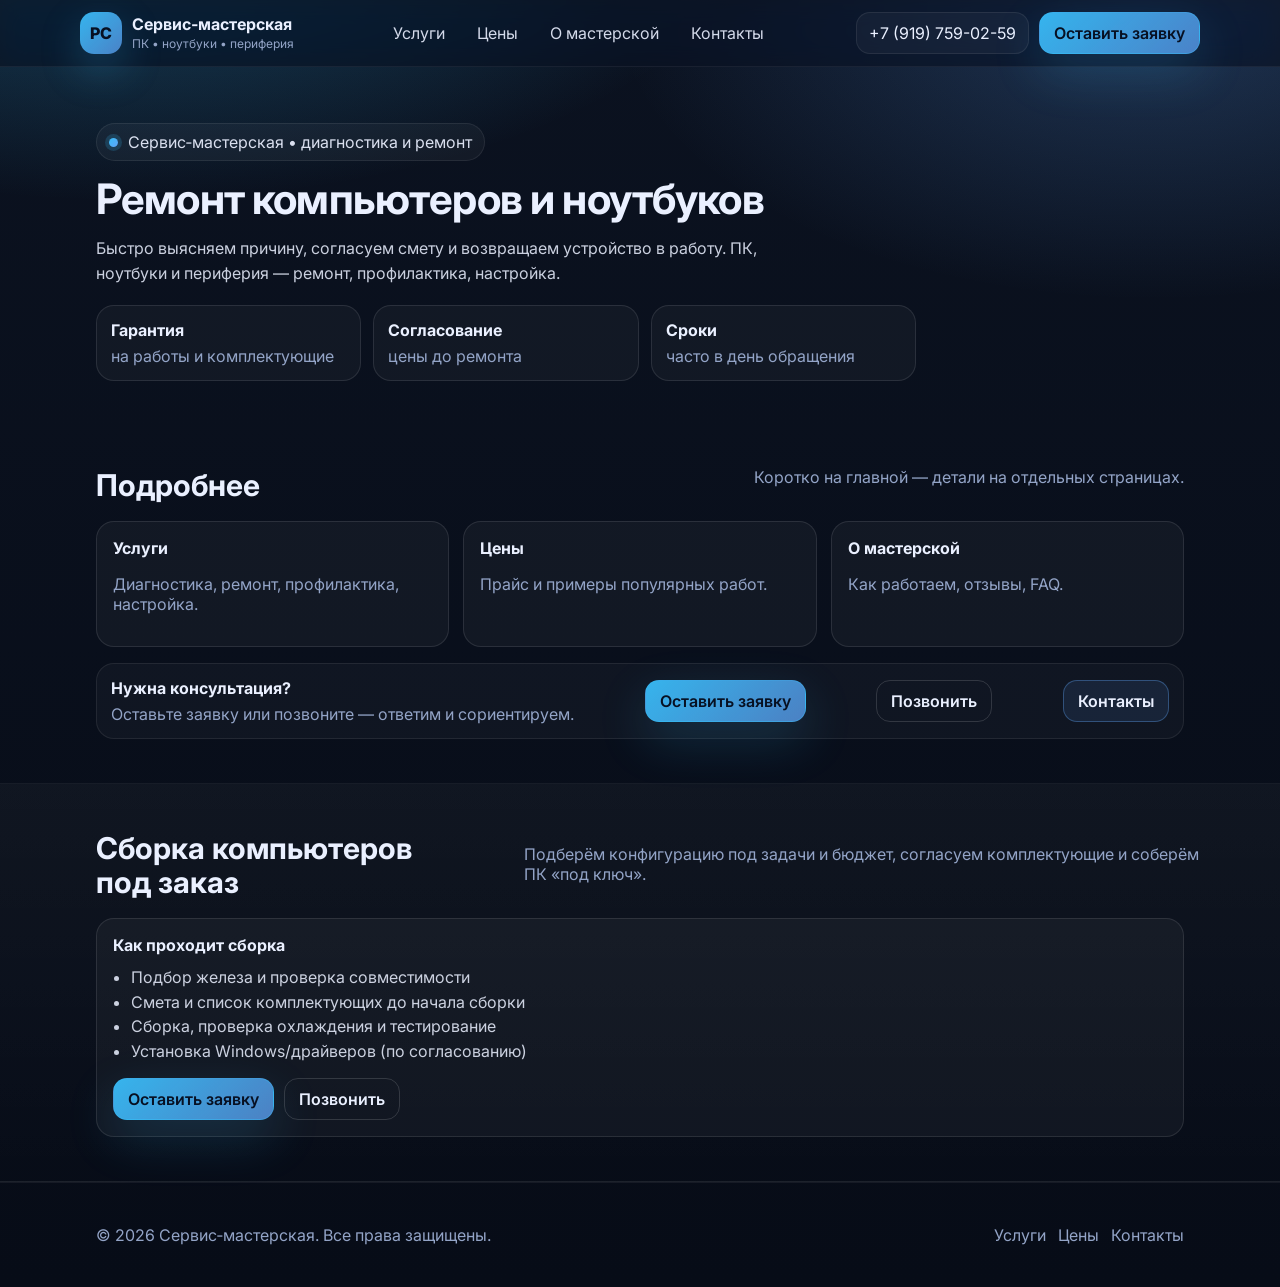
==== index.html @ a39e6612 "Add files via upload" ====
<!doctype html>
<html lang="ru" data-page="home">
  <head>
    <meta charset="UTF-8" />
    <meta name="viewport" content="width=device-width,initial-scale=1" />
    <meta name="theme-color" content="#0b1220" />

    <title>Ремонт компьютеров и ноутбуков — мастерская</title>
    <meta
      name="description"
      content="Ремонт ПК, ноутбуков и периферии. Диагностика, чистка, замена комплектующих, установка Windows, восстановление данных. Гарантия, быстрые сроки."
    />

    <meta property="og:title" content="Ремонт компьютеров и ноутбуков — мастерская" />
    <meta
      property="og:description"
      content="ПК, ноутбуки и периферия: диагностика, чистка, ремонт, апгрейд, настройка. Гарантия и понятные цены."
    />
    <meta property="og:type" content="website" />

    <link rel="icon" href="data:image/svg+xml,%3Csvg xmlns='http://www.w3.org/2000/svg' viewBox='0 0 64 64'%3E%3Cpath fill='%2338bdf8' d='M10 14a6 6 0 0 1 6-6h32a6 6 0 0 1 6 6v22a6 6 0 0 1-6 6H35l-7 8-7-8H16a6 6 0 0 1-6-6V14Z'/%3E%3Cpath fill='%230b1220' d='M20 18h24a2 2 0 0 1 2 2v12a2 2 0 0 1-2 2H20a2 2 0 0 1-2-2V20a2 2 0 0 1 2-2Zm4 20h16v4H24v-4Z'/%3E%3C/svg%3E" />
    <link rel="preconnect" href="https://fonts.googleapis.com" />
    <link rel="preconnect" href="https://fonts.gstatic.com" crossorigin />
    <link
      href="https://fonts.googleapis.com/css2?family=Inter:wght@400;500;600;700&display=swap"
      rel="stylesheet"
    />
    <link rel="stylesheet" href="./assets/css/styles.css" />
  </head>
  <body>
    <a class="skip-link" href="#main">Перейти к содержимому</a>

    <header class="site-header" data-header>
      <div class="container header-inner">
        <a class="brand" href="./index.html" aria-label="На главную">
          <span class="brand-mark" aria-hidden="true">PC</span>
          <span class="brand-text">
            <span class="brand-name">Сервис‑мастерская</span>
            <span class="brand-sub">ПК • ноутбуки • периферия</span>
          </span>
        </a>

        <nav class="nav" aria-label="Основная навигация" data-nav>
          <a class="nav-link" href="./services.html" data-navlink="services">Услуги</a>
          <a class="nav-link" href="./prices.html" data-navlink="prices">Цены</a>
          <a class="nav-link" href="./about.html" data-navlink="about">О мастерской</a>
          <a class="nav-link" href="./contacts.html" data-navlink="contacts">Контакты</a>
        </nav>

        <div class="header-actions">
          <a class="chip" href="tel:+79197590259" data-phone>
            <span class="chip-label">Позвонить</span>
            <span class="chip-strong">+7 (919) 759-02-59</span>
          </a>
          <button class="btn btn-ghost burger" type="button" aria-label="Открыть меню" data-burger>
            <span class="burger-lines" aria-hidden="true"></span>
          </button>
          <a class="btn btn-primary" href="./contacts.html#request">Оставить заявку</a>
        </div>
      </div>
    </header>

    <main id="main">
      <section class="hero hero-min" id="top">
        <div class="container hero-grid">
          <div class="hero-copy">
            <p class="badge">
              <span class="badge-dot" aria-hidden="true"></span>
              Сервис‑мастерская • диагностика и ремонт
            </p>
            <h1 class="h1">Ремонт компьютеров и ноутбуков</h1>
            <p class="lead maxw-720">
              Быстро выясняем причину, согласуем смету и возвращаем устройство в работу. ПК, ноутбуки и
              периферия — ремонт, профилактика, настройка.
            </p>

            <div class="mini" aria-label="Коротко о нас">
              <div class="card">
                <strong>Гарантия</strong>
                <span class="muted">на работы и комплектующие</span>
              </div>
              <div class="card">
                <strong>Согласование</strong>
                <span class="muted">цены до ремонта</span>
              </div>
              <div class="card">
                <strong>Сроки</strong>
                <span class="muted">часто в день обращения</span>
              </div>
            </div>
          </div>
        </div>
      </section>

      <section class="section">
        <div class="container">
          <div class="section-head">
            <h2 class="h2">Подробнее</h2>
            <p class="muted">Коротко на главной — детали на отдельных страницах.</p>
          </div>

          <div class="cards">
            <a class="card" href="./services.html" style="text-decoration: none">
              <h3 class="h4">Услуги</h3>
              <p class="muted">Диагностика, ремонт, профилактика, настройка.</p>
            </a>
            <a class="card" href="./prices.html" style="text-decoration: none">
              <h3 class="h4">Цены</h3>
              <p class="muted">Прайс и примеры популярных работ.</p>
            </a>
            <a class="card" href="./about.html" style="text-decoration: none">
              <h3 class="h4">О мастерской</h3>
              <p class="muted">Как работаем, отзывы, FAQ.</p>
            </a>
          </div>

          <div class="cta-row">
            <div class="cta-box">
              <h3 class="h4">Нужна консультация?</h3>
              <p class="muted">Оставьте заявку или позвоните — ответим и сориентируем.</p>
            </div>
            <a class="btn btn-primary" href="./contacts.html#request">Оставить заявку</a>
            <a class="btn btn-ghost" href="tel:+79197590259" data-phone>Позвонить</a>
            <a class="btn btn-secondary" href="./contacts.html">Контакты</a>
          </div>
        </div>
      </section>

      <section class="section section-alt">
        <div class="container">
          <div class="section-head">
            <h2 class="h2">Сборка компьютеров под&nbsp;заказ</h2>
            <p class="muted sb-sub">Подберём конфигурацию под задачи и бюджет, согласуем комплектующие и соберём ПК «под ключ».</p>
          </div>

          <div class="cards">
            <article class="card card--span-3">
              <h2 class="h4">Как проходит сборка</h2>
              <ul class="list">
                <li>Подбор железа и проверка совместимости</li>
                <li>Смета и список комплектующих до начала сборки</li>
                <li>Сборка, проверка охлаждения и тестирование</li>
                <li>Установка Windows/драйверов (по согласованию)</li>
              </ul>

              <div class="contact-actions">
                <a class="btn btn-primary" href="./contacts.html#request">Оставить заявку</a>
                <a class="btn btn-ghost" href="tel:+79197590259" data-phone>Позвонить</a>
              </div>
            </article>
          </div>
        </div>
      </section>
    </main>

    <footer class="site-footer">
      <div class="container footer-inner">
        <p class="muted">© <span data-year></span> Сервис‑мастерская. Все права защищены.</p>
        <div class="footer-links">
          <a class="muted" href="./services.html">Услуги</a>
          <a class="muted" href="./prices.html">Цены</a>
          <a class="muted" href="./contacts.html">Контакты</a>
        </div>
      </div>
    </footer>

    <script src="./assets/js/main.js" defer></script>
  </body>
</html>
---- assets/css/styles.css ----
:root{
  --bg:#0b1220;
  --bg2:#0f1b33;
  --card:#111c33;
  --muted:#93a4c7;
  --text:#eaf0ff;
  --line:rgba(255,255,255,.10);
  --shadow:0 20px 60px rgba(0,0,0,.45);
  --primary:#38bdf8;
  --primary2:#60a5fa;
  --radius:18px;
  --radius2:24px;
  --max:1120px;
}

*{box-sizing:border-box}
html{scroll-behavior:smooth}
body{
  margin:0;
  font-family:Inter,system-ui,-apple-system,Segoe UI,Roboto,Arial,"Noto Sans",sans-serif;
  color:var(--text);
  min-height:100vh;
  display:flex;
  flex-direction:column;
  background:
    radial-gradient(1200px 600px at 10% -10%, rgba(56,189,248,.35), transparent 55%),
    radial-gradient(900px 500px at 90% 0%, rgba(96,165,250,.25), transparent 60%),
    linear-gradient(180deg, var(--bg) 0%, #070c17 100%);
}

main{flex:1 0 auto}

a{color:inherit}
.muted{color:var(--muted)}
.tiny{font-size:12px}
.maxw-720{max-width:720px}

.container{
  width:100%;
  max-width:var(--max);
  margin:0 auto;
  padding:0 16px;
}

.skip-link{
  position:absolute;
  left:-9999px;
  top:12px;
  background:#fff;
  color:#000;
  padding:10px 12px;
  border-radius:12px;
  z-index:9999;
}
.skip-link:focus{left:12px}

.site-header{
  position:sticky;
  top:0;
  z-index:50;
  backdrop-filter:saturate(160%) blur(12px);
  background:rgba(11,18,32,.65);
  border-bottom:1px solid rgba(255,255,255,.06);
}
.header-inner{
  display:flex;
  align-items:center;
  justify-content:space-between;
  gap:12px;
  padding:12px 0;
}

.brand{
  display:flex;
  align-items:center;
  gap:10px;
  text-decoration:none;
  min-width:220px;
}
.brand-mark{
  width:42px;
  height:42px;
  display:grid;
  place-items:center;
  border-radius:14px;
  background:linear-gradient(135deg, rgba(56,189,248,.95), rgba(96,165,250,.75));
  color:#071022;
  font-weight:800;
  letter-spacing:.5px;
  box-shadow:0 16px 40px rgba(56,189,248,.25);
}
.brand-text{display:flex;flex-direction:column;line-height:1.1}
.brand-name{font-weight:700}
.brand-sub{font-size:12px;color:var(--muted);margin-top:4px}

.nav{
  display:flex;
  gap:10px;
  align-items:center;
}
.nav-link{
  text-decoration:none;
  color:rgba(234,240,255,.9);
  padding:10px 10px;
  border-radius:12px;
  border:1px solid transparent;
}
.nav-link:hover{
  background:rgba(255,255,255,.04);
  border-color:rgba(255,255,255,.06);
}
.nav-link.is-active,
.nav-link[aria-current="page"]{
  background:rgba(56,189,248,.12);
  border-color:rgba(56,189,248,.28);
  color:rgba(234,240,255,.98);
}

.header-actions{
  display:flex;
  align-items:center;
  gap:10px;
}

.chip{
  text-decoration:none;
  display:flex;
  flex-direction:column;
  gap:2px;
  padding:10px 12px;
  border-radius:14px;
  background:rgba(255,255,255,.04);
  border:1px solid rgba(255,255,255,.08);
}
.chip-label{font-size:12px;color:var(--muted)}
.chip-strong{font-weight:700}

.btn{
  display:inline-flex;
  align-items:center;
  justify-content:center;
  gap:10px;
  padding:10px 14px;
  border-radius:14px;
  border:1px solid rgba(255,255,255,.10);
  text-decoration:none;
  background:rgba(255,255,255,.04);
  color:var(--text);
  cursor:pointer;
  font-weight:600;
}
.btn:hover{background:rgba(255,255,255,.06)}
.btn:active{transform:translateY(1px)}
.btn-primary{
  border-color:rgba(56,189,248,.35);
  background:linear-gradient(135deg, rgba(56,189,248,.95), rgba(96,165,250,.75));
  color:#071022;
  box-shadow:0 18px 50px rgba(56,189,248,.18);
}
.btn-primary:hover{filter:saturate(1.05) brightness(1.02)}
.btn-secondary{
  border-color:rgba(96,165,250,.35);
  background:rgba(96,165,250,.10);
}
.btn-ghost{
  background:transparent;
  border-color:rgba(255,255,255,.14);
}
.btn-lg{padding:12px 16px;border-radius:16px}

.burger{display:none}
.burger-lines{
  width:20px;height:14px;display:block;position:relative;
}
.burger-lines:before,
.burger-lines:after{
  content:"";
  position:absolute;left:0;right:0;height:2px;border-radius:2px;
  background:rgba(234,240,255,.92);
}
.burger-lines:before{top:0;box-shadow:0 6px 0 rgba(234,240,255,.92)}
.burger-lines:after{bottom:0}

.hero{padding:42px 0 26px}
.hero-grid{
  display:grid;
  grid-template-columns:1.2fr .8fr;
  gap:22px;
  align-items:start;
}
.hero-min{
  padding:56px 0 26px;
}
.hero-min .hero-grid{
  grid-template-columns:1fr;
  gap:18px;
  align-items:center;
}
.hero-min .hero-copy{
  max-width:820px;
}
.hero-min .badge{margin-bottom:16px}
.hero-min .hero-cta{margin-bottom:16px}

.quick-actions{
  display:flex;
  flex-wrap:wrap;
  gap:10px;
  margin-top:8px;
}
.quick-actions .btn{
  padding:12px 16px;
  border-radius:16px;
}

.mini{
  display:grid;
  grid-template-columns:repeat(3, minmax(0, 1fr));
  gap:12px;
  margin-top:18px;
}
.mini .card{
  padding:14px;
  background:rgba(255,255,255,.035);
}
.mini strong{display:block;margin-bottom:6px}
.badge{
  display:inline-flex;
  align-items:center;
  gap:10px;
  padding:8px 12px;
  border-radius:999px;
  background:rgba(255,255,255,.04);
  border:1px solid rgba(255,255,255,.08);
  color:rgba(234,240,255,.92);
  margin:0 0 14px;
}
.badge-dot{
  width:9px;height:9px;border-radius:99px;
  background:linear-gradient(135deg, var(--primary), var(--primary2));
  box-shadow:0 0 0 4px rgba(56,189,248,.18);
}

.h1{font-size:42px;line-height:1.06;margin:0 0 14px;letter-spacing:-.02em}
.h2{font-size:30px;line-height:1.15;margin:0}
.h3{font-size:20px;margin:0}
.h4{font-size:16px;margin:0}
.lead{font-size:16px;line-height:1.6;color:rgba(234,240,255,.86);margin:0 0 18px}

.hero-cta{display:flex;gap:12px;flex-wrap:wrap;margin:0 0 18px}
.hero-points{
  margin:0;
  padding:0 0 0 18px;
  color:rgba(234,240,255,.86);
  line-height:1.6;
}

.hero-card{
  border-radius:var(--radius2);
  background:
    radial-gradient(600px 220px at 20% 0%, rgba(56,189,248,.18), transparent 55%),
    rgba(255,255,255,.04);
  border:1px solid rgba(255,255,255,.10);
  box-shadow:var(--shadow);
  overflow:hidden;
}
.hero-card-top{padding:18px 18px 0}
.form{padding:16px 18px 18px;display:flex;flex-direction:column;gap:12px}
.field{display:flex;flex-direction:column;gap:6px}
.field-label{font-size:12px;color:var(--muted)}
.input{
  width:100%;
  padding:12px 12px;
  border-radius:14px;
  border:1px solid rgba(255,255,255,.12);
  background:rgba(11,18,32,.55);
  color:var(--text);
  outline:none;
}
.input:focus{
  border-color:rgba(56,189,248,.55);
  box-shadow:0 0 0 4px rgba(56,189,248,.14);
}
.textarea{resize:vertical;min-height:96px}
.form-note{margin:0;font-size:12px}
.form-status{margin:0;font-size:13px;min-height:18px}

.section{padding:44px 0}
.section-alt{
  background:linear-gradient(180deg, rgba(255,255,255,.03), rgba(255,255,255,0));
  border-top:1px solid rgba(255,255,255,.06);
  border-bottom:1px solid rgba(255,255,255,.06);
}
.section-head{
  display:flex;
  align-items:flex-end;
  justify-content:space-between;
  gap:16px;
  margin-bottom:18px;
}

/* Точечная подстройка подзаголовка в секции сборки на главной */
.sb-sub{transform:translateX(18px)}

.cards{
  display:grid;
  grid-template-columns:repeat(3, minmax(0, 1fr));
  gap:14px;
}
.card{
  padding:16px;
  border-radius:var(--radius);
  background:rgba(255,255,255,.04);
  border:1px solid rgba(255,255,255,.10);
}
.card:hover{
  background:rgba(255,255,255,.055);
  border-color:rgba(255,255,255,.14);
}
.card--span-3{
  grid-column:1 / -1;
}
.list{margin:10px 0 0;padding:0 0 0 18px;color:rgba(234,240,255,.86);line-height:1.55}

.price-grid{
  display:grid;
  grid-template-columns:repeat(3, minmax(0, 1fr));
  gap:14px;
}
.price{
  padding:16px;
  border-radius:var(--radius);
  background:rgba(17,28,51,.55);
  border:1px solid rgba(255,255,255,.10);
}
.price-top{display:flex;align-items:baseline;justify-content:space-between;gap:10px}
.price-value{
  margin:0;
  font-weight:800;
  letter-spacing:-.01em;
  color:rgba(234,240,255,.95);
}

.cta-row{
  margin-top:16px;
  padding:14px;
  border-radius:var(--radius);
  background:rgba(255,255,255,.03);
  border:1px solid rgba(255,255,255,.08);
  display:flex;
  align-items:center;
  justify-content:space-between;
  gap:12px;
}
.cta-box p{margin:6px 0 0}

.steps{
  list-style:none;
  margin:0;
  padding:0;
  display:grid;
  grid-template-columns:repeat(5, minmax(0, 1fr));
  gap:12px;
}
.step{
  border-radius:var(--radius);
  background:rgba(255,255,255,.04);
  border:1px solid rgba(255,255,255,.10);
  padding:14px;
  display:flex;
  gap:10px;
}
.step-num{
  width:30px;height:30px;border-radius:12px;
  display:grid;place-items:center;
  background:rgba(56,189,248,.14);
  border:1px solid rgba(56,189,248,.28);
  color:rgba(234,240,255,.95);
  font-weight:800;
}

.reviews{
  display:grid;
  grid-template-columns:repeat(3, minmax(0, 1fr));
  gap:14px;
}
.review{
  margin:0;
  padding:16px;
  border-radius:var(--radius);
  background:rgba(255,255,255,.04);
  border:1px solid rgba(255,255,255,.10);
}
.review blockquote{margin:0 0 10px;color:rgba(234,240,255,.88);line-height:1.6}
.review-name{font-weight:700}

.faq{display:grid;grid-template-columns:1fr;gap:10px}
.faq-item{
  border-radius:var(--radius);
  border:1px solid rgba(255,255,255,.10);
  background:rgba(255,255,255,.04);
  padding:14px 16px;
}
.faq-item summary{cursor:pointer;font-weight:700}
.faq-item p{margin:10px 0 0;line-height:1.6}

.contact-grid{
  display:grid;
  grid-template-columns:1fr 1fr;
  gap:14px;
}
.contact-card{
  border-radius:var(--radius2);
  background:rgba(255,255,255,.04);
  border:1px solid rgba(255,255,255,.10);
  padding:16px;
}
.contact-list{display:flex;flex-direction:column;gap:8px;margin-top:10px}
.contact-link{text-decoration:none}
.contact-link:hover{text-decoration:underline}
.contact-card--stack{display:flex;flex-direction:column}
.contact-address{margin:12px 0 0}
.contact-card--stack .contact-address{margin-top:auto;padding-top:14px}
.contact-actions{display:flex;gap:10px;flex-wrap:wrap;margin-top:14px}

.site-footer{
  padding:26px 0;
  border-top:1px solid rgba(255,255,255,.06);
}
.footer-inner{
  display:flex;
  align-items:center;
  justify-content:space-between;
  gap:12px;
  flex-wrap:wrap;
}
.footer-links{display:flex;gap:12px}
.footer-links a{text-decoration:none}
.footer-links a:hover{text-decoration:underline}

/* Mobile */
@media (max-width: 980px){
  .hero-grid{grid-template-columns:1fr}
  .cards,.price-grid,.reviews{grid-template-columns:repeat(2, minmax(0, 1fr))}
  .steps{grid-template-columns:repeat(2, minmax(0, 1fr))}
  .contact-grid{grid-template-columns:1fr}
  .brand{min-width:auto}
  .mini{grid-template-columns:repeat(2, minmax(0, 1fr))}
}

@media (max-width: 720px){
  .h1{font-size:32px}
  .section-head{flex-direction:column;align-items:flex-start}
  .sb-sub{transform:none}
  .chip{display:none}
  .burger{display:inline-flex}
  .nav{
    position:fixed;
    inset:64px 12px auto 12px;
    padding:12px;
    border-radius:18px;
    background:rgba(11,18,32,.92);
    border:1px solid rgba(255,255,255,.10);
    box-shadow:var(--shadow);
    display:none;
    flex-direction:column;
    align-items:stretch;
  }
  .nav.is-open{display:flex}
  .nav-link{padding:12px 12px}
  .cards,.price-grid,.reviews{grid-template-columns:1fr}
  .steps{grid-template-columns:1fr}
  .cta-row{flex-direction:column;align-items:stretch}
  .mini{grid-template-columns:1fr}
}
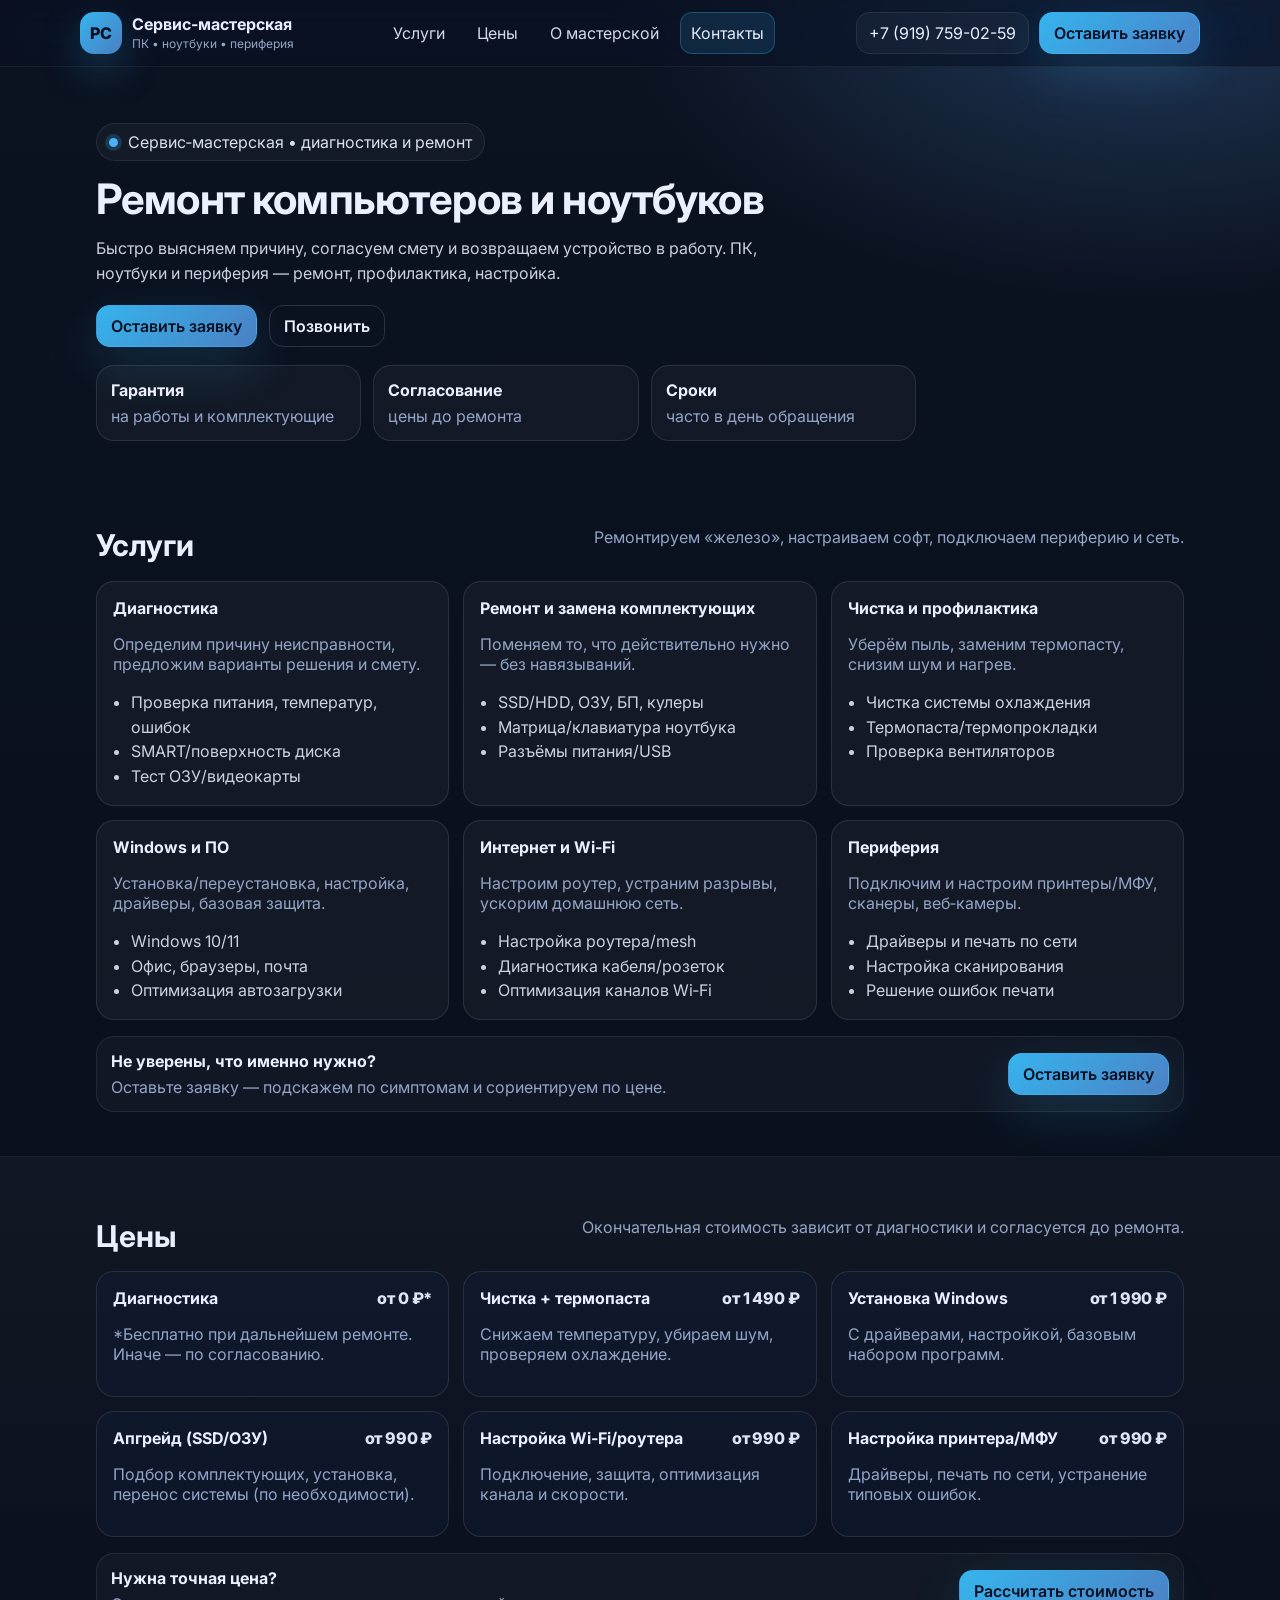
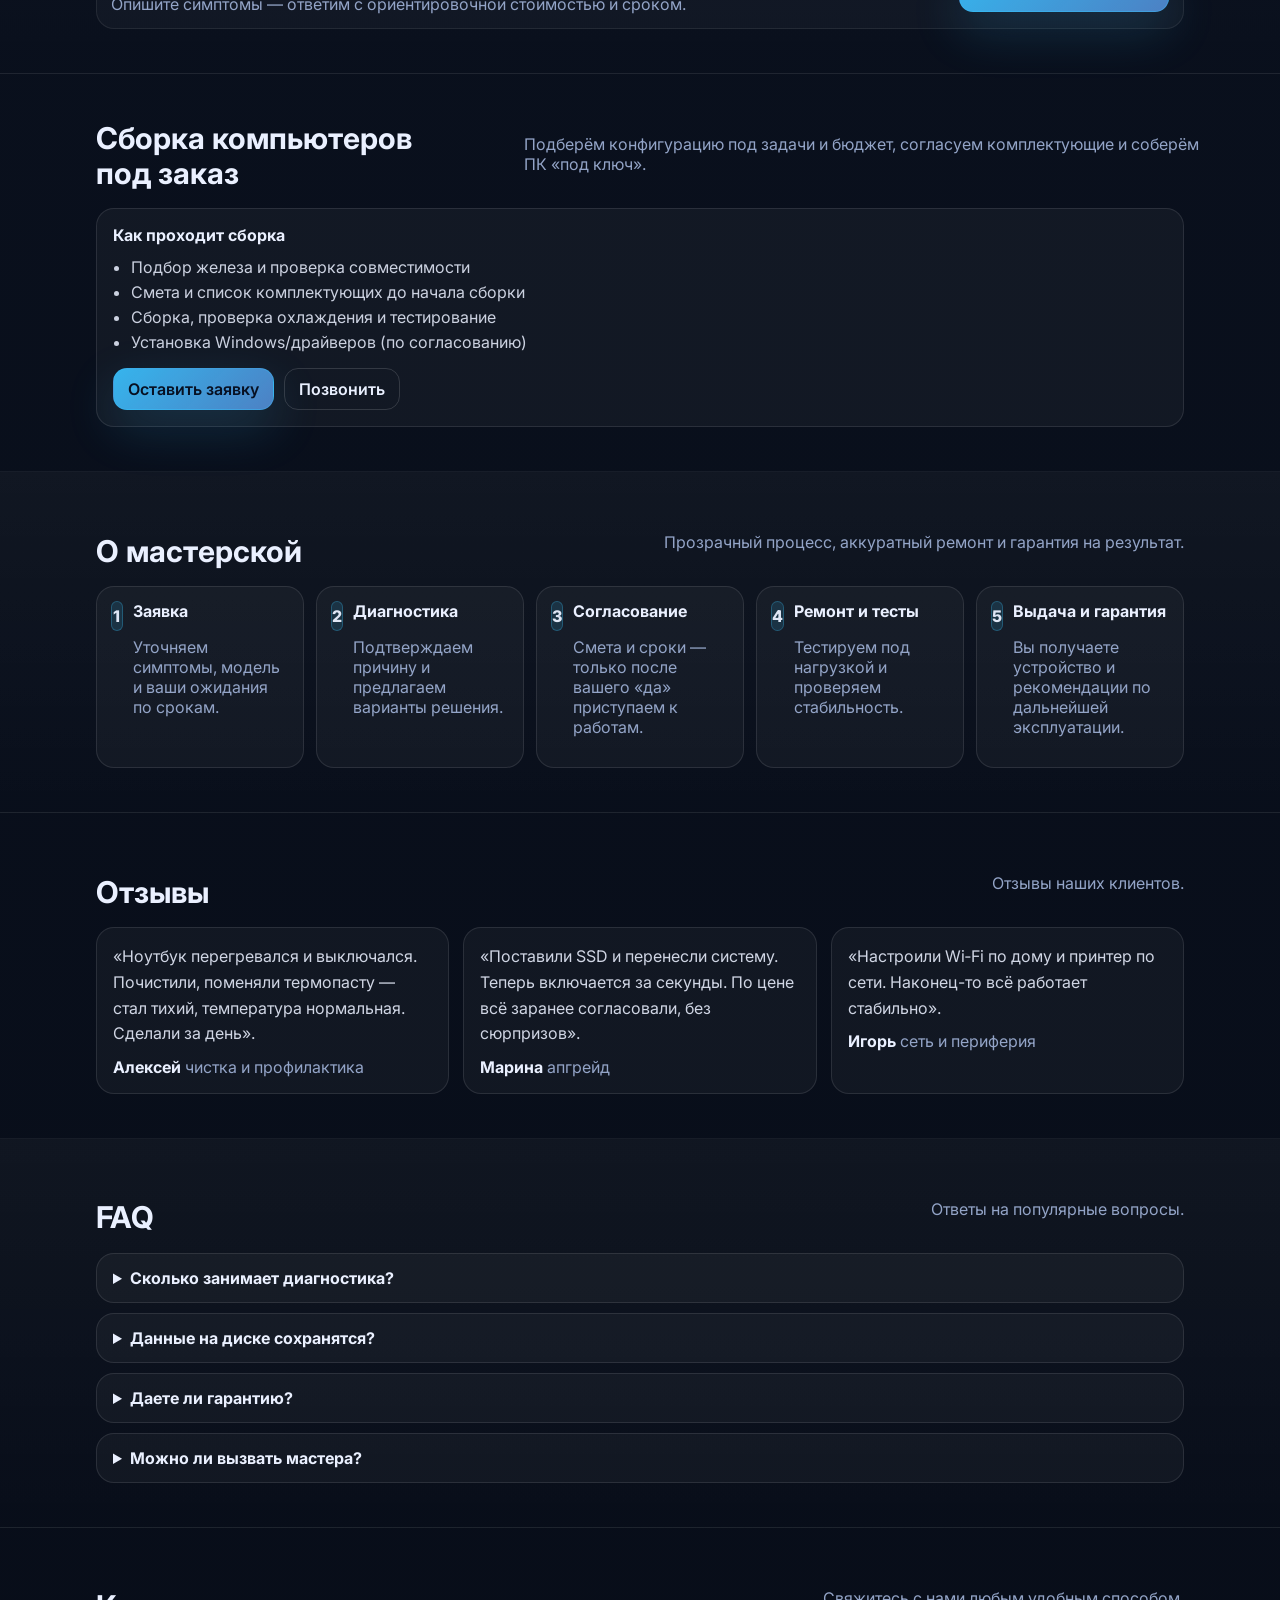
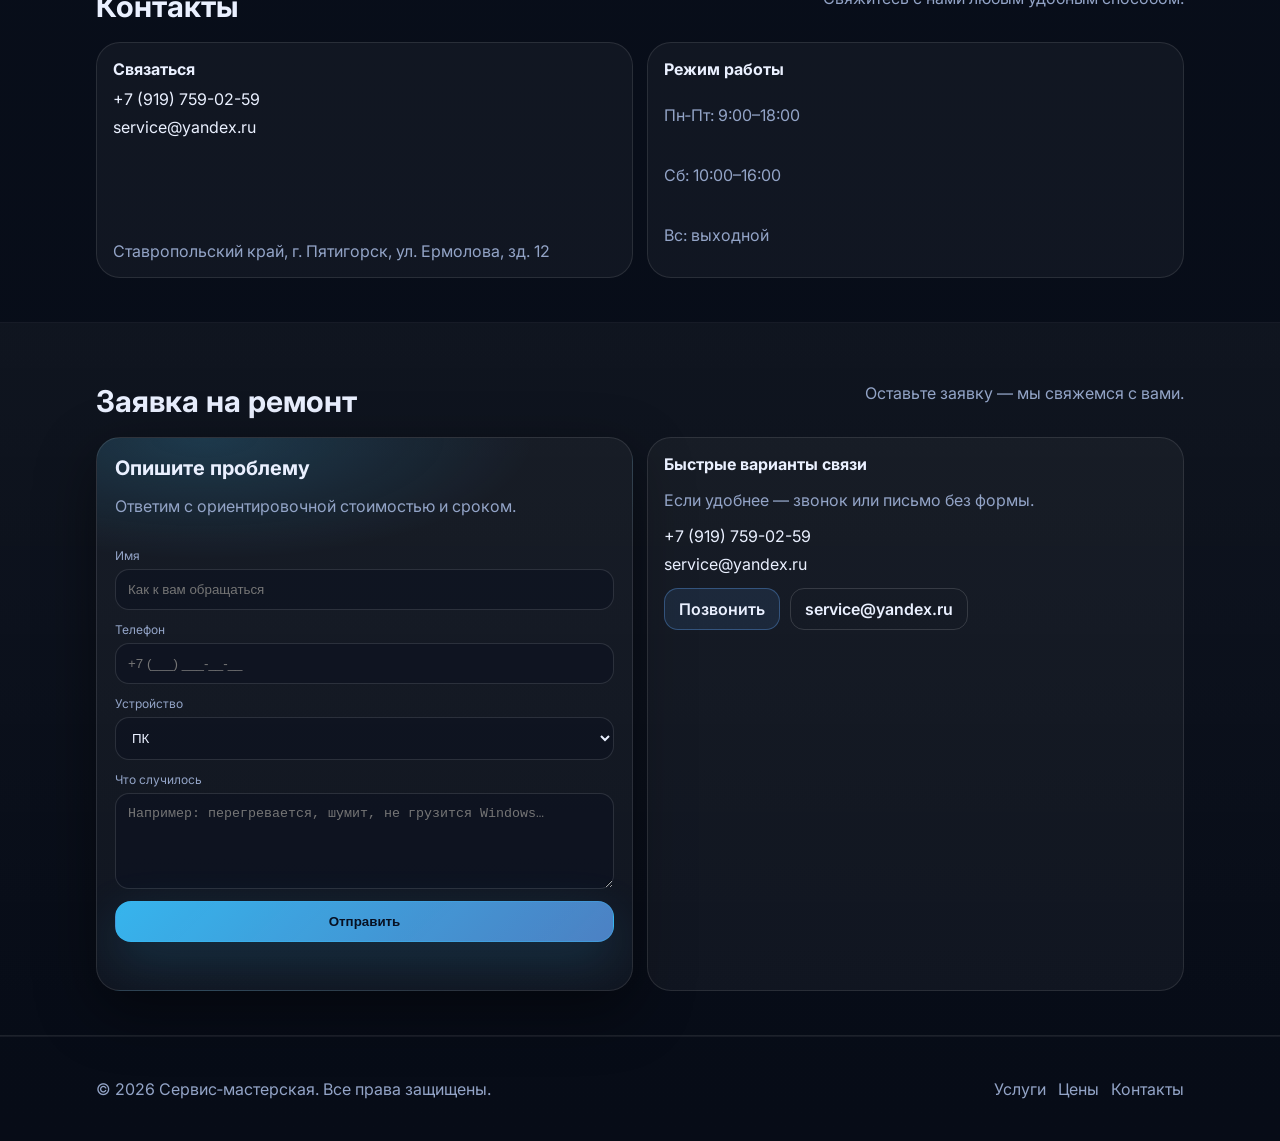
==== commit 2db79f0f: "Add files via upload" ====
--- a/index.html
+++ b/index.html
@@ -32,7 +32,7 @@
 
     <header class="site-header" data-header>
       <div class="container header-inner">
-        <a class="brand" href="./index.html" aria-label="На главную">
+        <a class="brand" href="#top" aria-label="На главную">
           <span class="brand-mark" aria-hidden="true">PC</span>
           <span class="brand-text">
             <span class="brand-name">Сервис‑мастерская</span>
@@ -41,10 +41,10 @@
         </a>
 
         <nav class="nav" aria-label="Основная навигация" data-nav>
-          <a class="nav-link" href="./services.html" data-navlink="services">Услуги</a>
-          <a class="nav-link" href="./prices.html" data-navlink="prices">Цены</a>
-          <a class="nav-link" href="./about.html" data-navlink="about">О мастерской</a>
-          <a class="nav-link" href="./contacts.html" data-navlink="contacts">Контакты</a>
+          <a class="nav-link" href="#services" data-navlink="services">Услуги</a>
+          <a class="nav-link" href="#prices" data-navlink="prices">Цены</a>
+          <a class="nav-link" href="#about" data-navlink="about">О мастерской</a>
+          <a class="nav-link" href="#contacts" data-navlink="contacts">Контакты</a>
         </nav>
 
         <div class="header-actions">
@@ -55,7 +55,7 @@
           <button class="btn btn-ghost burger" type="button" aria-label="Открыть меню" data-burger>
             <span class="burger-lines" aria-hidden="true"></span>
           </button>
-          <a class="btn btn-primary" href="./contacts.html#request">Оставить заявку</a>
+          <a class="btn btn-primary" href="#request">Оставить заявку</a>
         </div>
       </div>
     </header>
@@ -74,6 +74,11 @@
               периферия — ремонт, профилактика, настройка.
             </p>
 
+            <div class="hero-cta">
+              <a class="btn btn-primary" href="#request">Оставить заявку</a>
+              <a class="btn btn-ghost" href="tel:+79197590259" data-phone>Позвонить</a>
+            </div>
+
             <div class="mini" aria-label="Коротко о нас">
               <div class="card">
                 <strong>Гарантия</strong>
@@ -92,41 +97,153 @@
         </div>
       </section>
 
-      <section class="section">
-        <div class="container">
-          <div class="section-head">
-            <h2 class="h2">Подробнее</h2>
-            <p class="muted">Коротко на главной — детали на отдельных страницах.</p>
+      <section class="section" id="services">
+        <div class="container">
+          <div class="section-head">
+            <h2 class="h2">Услуги</h2>
+            <p class="muted">Ремонтируем «железо», настраиваем софт, подключаем периферию и сеть.</p>
           </div>
 
           <div class="cards">
-            <a class="card" href="./services.html" style="text-decoration: none">
-              <h3 class="h4">Услуги</h3>
-              <p class="muted">Диагностика, ремонт, профилактика, настройка.</p>
-            </a>
-            <a class="card" href="./prices.html" style="text-decoration: none">
-              <h3 class="h4">Цены</h3>
-              <p class="muted">Прайс и примеры популярных работ.</p>
-            </a>
-            <a class="card" href="./about.html" style="text-decoration: none">
-              <h3 class="h4">О мастерской</h3>
-              <p class="muted">Как работаем, отзывы, FAQ.</p>
-            </a>
+            <article class="card">
+              <h3 class="h4">Диагностика</h3>
+              <p class="muted">Определим причину неисправности, предложим варианты решения и смету.</p>
+              <ul class="list">
+                <li>Проверка питания, температур, ошибок</li>
+                <li>SMART/поверхность диска</li>
+                <li>Тест ОЗУ/видеокарты</li>
+              </ul>
+            </article>
+
+            <article class="card">
+              <h3 class="h4">Ремонт и замена комплектующих</h3>
+              <p class="muted">Поменяем то, что действительно нужно — без навязываний.</p>
+              <ul class="list">
+                <li>SSD/HDD, ОЗУ, БП, кулеры</li>
+                <li>Матрица/клавиатура ноутбука</li>
+                <li>Разъёмы питания/USB</li>
+              </ul>
+            </article>
+
+            <article class="card">
+              <h3 class="h4">Чистка и профилактика</h3>
+              <p class="muted">Уберём пыль, заменим термопасту, снизим шум и нагрев.</p>
+              <ul class="list">
+                <li>Чистка системы охлаждения</li>
+                <li>Термопаста/термопрокладки</li>
+                <li>Проверка вентиляторов</li>
+              </ul>
+            </article>
+
+            <article class="card">
+              <h3 class="h4">Windows и ПО</h3>
+              <p class="muted">Установка/переустановка, настройка, драйверы, базовая защита.</p>
+              <ul class="list">
+                <li>Windows 10/11</li>
+                <li>Офис, браузеры, почта</li>
+                <li>Оптимизация автозагрузки</li>
+              </ul>
+            </article>
+
+            <article class="card">
+              <h3 class="h4">Интернет и Wi‑Fi</h3>
+              <p class="muted">Настроим роутер, устраним разрывы, ускорим домашнюю сеть.</p>
+              <ul class="list">
+                <li>Настройка роутера/mesh</li>
+                <li>Диагностика кабеля/розеток</li>
+                <li>Оптимизация каналов Wi‑Fi</li>
+              </ul>
+            </article>
+
+            <article class="card">
+              <h3 class="h4">Периферия</h3>
+              <p class="muted">Подключим и настроим принтеры/МФУ, сканеры, веб‑камеры.</p>
+              <ul class="list">
+                <li>Драйверы и печать по сети</li>
+                <li>Настройка сканирования</li>
+                <li>Решение ошибок печати</li>
+              </ul>
+            </article>
           </div>
 
           <div class="cta-row">
             <div class="cta-box">
-              <h3 class="h4">Нужна консультация?</h3>
-              <p class="muted">Оставьте заявку или позвоните — ответим и сориентируем.</p>
-            </div>
-            <a class="btn btn-primary" href="./contacts.html#request">Оставить заявку</a>
-            <a class="btn btn-ghost" href="tel:+79197590259" data-phone>Позвонить</a>
-            <a class="btn btn-secondary" href="./contacts.html">Контакты</a>
-          </div>
-        </div>
-      </section>
-
-      <section class="section section-alt">
+              <h3 class="h4">Не уверены, что именно нужно?</h3>
+              <p class="muted">Оставьте заявку — подскажем по симптомам и сориентируем по цене.</p>
+            </div>
+            <a class="btn btn-primary" href="#request">Оставить заявку</a>
+          </div>
+        </div>
+      </section>
+
+      <section class="section section-alt" id="prices">
+        <div class="container">
+          <div class="section-head">
+            <h2 class="h2">Цены</h2>
+            <p class="muted">Окончательная стоимость зависит от диагностики и согласуется до ремонта.</p>
+          </div>
+
+          <div class="price-grid" role="list">
+            <div class="price" role="listitem">
+              <div class="price-top">
+                <h3 class="h4">Диагностика</h3>
+                <p class="price-value">от 0 ₽*</p>
+              </div>
+              <p class="muted">*Бесплатно при дальнейшем ремонте. Иначе — по согласованию.</p>
+            </div>
+
+            <div class="price" role="listitem">
+              <div class="price-top">
+                <h3 class="h4">Чистка + термопаста</h3>
+                <p class="price-value">от 1 490 ₽</p>
+              </div>
+              <p class="muted">Снижаем температуру, убираем шум, проверяем охлаждение.</p>
+            </div>
+
+            <div class="price" role="listitem">
+              <div class="price-top">
+                <h3 class="h4">Установка Windows</h3>
+                <p class="price-value">от 1 990 ₽</p>
+              </div>
+              <p class="muted">С драйверами, настройкой, базовым набором программ.</p>
+            </div>
+
+            <div class="price" role="listitem">
+              <div class="price-top">
+                <h3 class="h4">Апгрейд (SSD/ОЗУ)</h3>
+                <p class="price-value">от 990 ₽</p>
+              </div>
+              <p class="muted">Подбор комплектующих, установка, перенос системы (по необходимости).</p>
+            </div>
+
+            <div class="price" role="listitem">
+              <div class="price-top">
+                <h3 class="h4">Настройка Wi‑Fi/роутера</h3>
+                <p class="price-value">от 990 ₽</p>
+              </div>
+              <p class="muted">Подключение, защита, оптимизация канала и скорости.</p>
+            </div>
+
+            <div class="price" role="listitem">
+              <div class="price-top">
+                <h3 class="h4">Настройка принтера/МФУ</h3>
+                <p class="price-value">от 990 ₽</p>
+              </div>
+              <p class="muted">Драйверы, печать по сети, устранение типовых ошибок.</p>
+            </div>
+          </div>
+
+          <div class="cta-row">
+            <div class="cta-box">
+              <h3 class="h4">Нужна точная цена?</h3>
+              <p class="muted">Опишите симптомы — ответим с ориентировочной стоимостью и сроком.</p>
+            </div>
+            <a class="btn btn-primary" href="#request">Рассчитать стоимость</a>
+          </div>
+        </div>
+      </section>
+
+      <section class="section" id="build">
         <div class="container">
           <div class="section-head">
             <h2 class="h2">Сборка компьютеров под&nbsp;заказ</h2>
@@ -135,7 +252,7 @@
 
           <div class="cards">
             <article class="card card--span-3">
-              <h2 class="h4">Как проходит сборка</h2>
+              <h3 class="h4">Как проходит сборка</h3>
               <ul class="list">
                 <li>Подбор железа и проверка совместимости</li>
                 <li>Смета и список комплектующих до начала сборки</li>
@@ -144,10 +261,243 @@
               </ul>
 
               <div class="contact-actions">
-                <a class="btn btn-primary" href="./contacts.html#request">Оставить заявку</a>
+                <a class="btn btn-primary" href="#request">Оставить заявку</a>
                 <a class="btn btn-ghost" href="tel:+79197590259" data-phone>Позвонить</a>
               </div>
             </article>
+          </div>
+        </div>
+      </section>
+
+      <section class="section section-alt" id="about">
+        <div class="container">
+          <div class="section-head">
+            <h2 class="h2">О мастерской</h2>
+            <p class="muted">Прозрачный процесс, аккуратный ремонт и гарантия на результат.</p>
+          </div>
+
+          <ol class="steps">
+            <li class="step">
+              <div class="step-num" aria-hidden="true">1</div>
+              <div class="step-body">
+                <h3 class="h4">Заявка</h3>
+                <p class="muted">Уточняем симптомы, модель и ваши ожидания по срокам.</p>
+              </div>
+            </li>
+            <li class="step">
+              <div class="step-num" aria-hidden="true">2</div>
+              <div class="step-body">
+                <h3 class="h4">Диагностика</h3>
+                <p class="muted">Подтверждаем причину и предлагаем варианты решения.</p>
+              </div>
+            </li>
+            <li class="step">
+              <div class="step-num" aria-hidden="true">3</div>
+              <div class="step-body">
+                <h3 class="h4">Согласование</h3>
+                <p class="muted">Смета и сроки — только после вашего «да» приступаем к работам.</p>
+              </div>
+            </li>
+            <li class="step">
+              <div class="step-num" aria-hidden="true">4</div>
+              <div class="step-body">
+                <h3 class="h4">Ремонт и тесты</h3>
+                <p class="muted">Тестируем под нагрузкой и проверяем стабильность.</p>
+              </div>
+            </li>
+            <li class="step">
+              <div class="step-num" aria-hidden="true">5</div>
+              <div class="step-body">
+                <h3 class="h4">Выдача и гарантия</h3>
+                <p class="muted">Вы получаете устройство и рекомендации по дальнейшей эксплуатации.</p>
+              </div>
+            </li>
+          </ol>
+        </div>
+      </section>
+
+      <section class="section" id="reviews">
+        <div class="container">
+          <div class="section-head">
+            <h2 class="h2">Отзывы</h2>
+            <p class="muted">Отзывы наших клиентов.</p>
+          </div>
+
+          <div class="reviews">
+            <figure class="review">
+              <blockquote>
+                «Ноутбук перегревался и выключался. Почистили, поменяли термопасту — стал тихий, температура
+                нормальная. Сделали за день».
+              </blockquote>
+              <figcaption>
+                <span class="review-name">Алексей</span>
+                <span class="muted">чистка и профилактика</span>
+              </figcaption>
+            </figure>
+
+            <figure class="review">
+              <blockquote>
+                «Поставили SSD и перенесли систему. Теперь включается за секунды. По цене всё заранее
+                согласовали, без сюрпризов».
+              </blockquote>
+              <figcaption>
+                <span class="review-name">Марина</span>
+                <span class="muted">апгрейд</span>
+              </figcaption>
+            </figure>
+
+            <figure class="review">
+              <blockquote>
+                «Настроили Wi‑Fi по дому и принтер по сети. Наконец-то всё работает стабильно».
+              </blockquote>
+              <figcaption>
+                <span class="review-name">Игорь</span>
+                <span class="muted">сеть и периферия</span>
+              </figcaption>
+            </figure>
+          </div>
+        </div>
+      </section>
+
+      <section class="section section-alt" id="faq">
+        <div class="container">
+          <div class="section-head">
+            <h2 class="h2">FAQ</h2>
+            <p class="muted">Ответы на популярные вопросы.</p>
+          </div>
+
+          <div class="faq">
+            <details class="faq-item">
+              <summary>Сколько занимает диагностика?</summary>
+              <p class="muted">
+                Обычно от 15 минут до 1 дня — зависит от симптомов и очереди. Срочные случаи стараемся
+                разбирать в день обращения.
+              </p>
+            </details>
+            <details class="faq-item">
+              <summary>Данные на диске сохранятся?</summary>
+              <p class="muted">
+                Если это возможно, мы сохраняем данные. При риске потери заранее предупреждаем и предлагаем
+                резервное копирование/восстановление.
+              </p>
+            </details>
+            <details class="faq-item">
+              <summary>Даете ли гарантию?</summary>
+              <p class="muted">
+                Да — на работы и установленные комплектующие. Срок зависит от типа ремонта и деталей.
+              </p>
+            </details>
+            <details class="faq-item">
+              <summary>Можно ли вызвать мастера?</summary>
+              <p class="muted">
+                Да, по городу и ближайшим районам. Часто выезд помогает для настройки сети, принтера,
+                «не грузится Windows» и т. п.
+              </p>
+            </details>
+          </div>
+        </div>
+      </section>
+
+      <section class="section" id="contacts">
+        <div class="container">
+          <div class="section-head">
+            <h2 class="h2">Контакты</h2>
+            <p class="muted">Свяжитесь с нами любым удобным способом.</p>
+          </div>
+
+          <div class="contact-grid">
+            <div class="contact-card contact-card--stack">
+              <h3 class="h4">Связаться</h3>
+              <div class="contact-list">
+                <a class="contact-link" href="tel:+79197590259" data-phone>+7 (919) 759-02-59</a>
+                <a class="contact-link" href="mailto:service@yandex.ru" data-email>service@yandex.ru</a>
+              </div>
+              <p class="muted contact-address">Ставропольский край, г. Пятигорск, ул. Ермолова, зд. 12</p>
+            </div>
+            <div class="contact-card">
+              <h3 class="h4">Режим работы</h3>
+              <div class="contact-list">
+                <p class="muted">Пн‑Пт: 9:00–18:00</p>
+                <p class="muted">Сб: 10:00–16:00</p>
+                <p class="muted">Вс: выходной</p>
+              </div>
+            </div>
+          </div>
+        </div>
+      </section>
+
+      <section class="section section-alt" id="request">
+        <div class="container">
+          <div class="section-head">
+            <h2 class="h2">Заявка на ремонт</h2>
+            <p class="muted">Оставьте заявку — мы свяжемся с вами.</p>
+          </div>
+
+          <div class="contact-grid">
+            <div class="hero-card" aria-label="Форма заявки">
+              <div class="hero-card-top">
+                <h3 class="h3">Опишите проблему</h3>
+                <p class="muted">Ответим с ориентировочной стоимостью и сроком.</p>
+              </div>
+
+              <form class="form" data-request-form>
+                <label class="field">
+                  <span class="field-label">Имя</span>
+                  <input class="input" name="name" autocomplete="name" placeholder="Как к вам обращаться" />
+                </label>
+
+                <label class="field">
+                  <span class="field-label">Телефон</span>
+                  <input
+                    class="input"
+                    name="phone"
+                    inputmode="tel"
+                    autocomplete="tel"
+                    placeholder="+7 (___) ___‑__‑__"
+                    required
+                  />
+                </label>
+
+                <label class="field">
+                  <span class="field-label">Устройство</span>
+                  <select class="input" name="device" required>
+                    <option value="ПК">ПК</option>
+                    <option value="Ноутбук">Ноутбук</option>
+                    <option value="Моноблок">Моноблок</option>
+                    <option value="Принтер / МФУ">Принтер / МФУ</option>
+                    <option value="Роутер / интернет">Роутер / интернет</option>
+                    <option value="Другое">Другое</option>
+                  </select>
+                </label>
+
+                <label class="field">
+                  <span class="field-label">Что случилось</span>
+                  <textarea
+                    class="input textarea"
+                    name="problem"
+                    rows="4"
+                    placeholder="Например: перегревается, шумит, не грузится Windows…"
+                    required
+                  ></textarea>
+                </label>
+
+                <button class="btn btn-primary btn-lg" type="submit">Отправить</button>
+                <p class="form-status" aria-live="polite" data-form-status></p>
+              </form>
+            </div>
+
+            <div class="contact-card">
+              <h3 class="h4">Быстрые варианты связи</h3>
+              <p class="muted">Если удобнее — звонок или письмо без формы.</p>
+              <div class="contact-list">
+                <a class="contact-link" href="tel:+79197590259" data-phone>+7 (919) 759-02-59</a>
+                <a class="contact-link" href="mailto:service@yandex.ru" data-email>service@yandex.ru</a>
+              </div>
+              <div class="contact-actions">
+                <a class="btn btn-secondary" href="tel:+79197590259" data-phone>Позвонить</a>
+                <a class="btn btn-ghost" href="mailto:service@yandex.ru" data-email>Написать на email</a>
+              </div>
+            </div>
           </div>
         </div>
       </section>
@@ -157,9 +507,9 @@
       <div class="container footer-inner">
         <p class="muted">© <span data-year></span> Сервис‑мастерская. Все права защищены.</p>
         <div class="footer-links">
-          <a class="muted" href="./services.html">Услуги</a>
-          <a class="muted" href="./prices.html">Цены</a>
-          <a class="muted" href="./contacts.html">Контакты</a>
+          <a class="muted" href="#services">Услуги</a>
+          <a class="muted" href="#prices">Цены</a>
+          <a class="muted" href="#contacts">Контакты</a>
         </div>
       </div>
     </footer>
--- a/assets/css/styles.css
+++ b/assets/css/styles.css
@@ -15,6 +15,9 @@
 
 *{box-sizing:border-box}
 html{scroll-behavior:smooth}
+section[id]{
+  scroll-margin-top:84px;
+}
 body{
   margin:0;
   font-family:Inter,system-ui,-apple-system,Segoe UI,Roboto,Arial,"Noto Sans",sans-serif;
